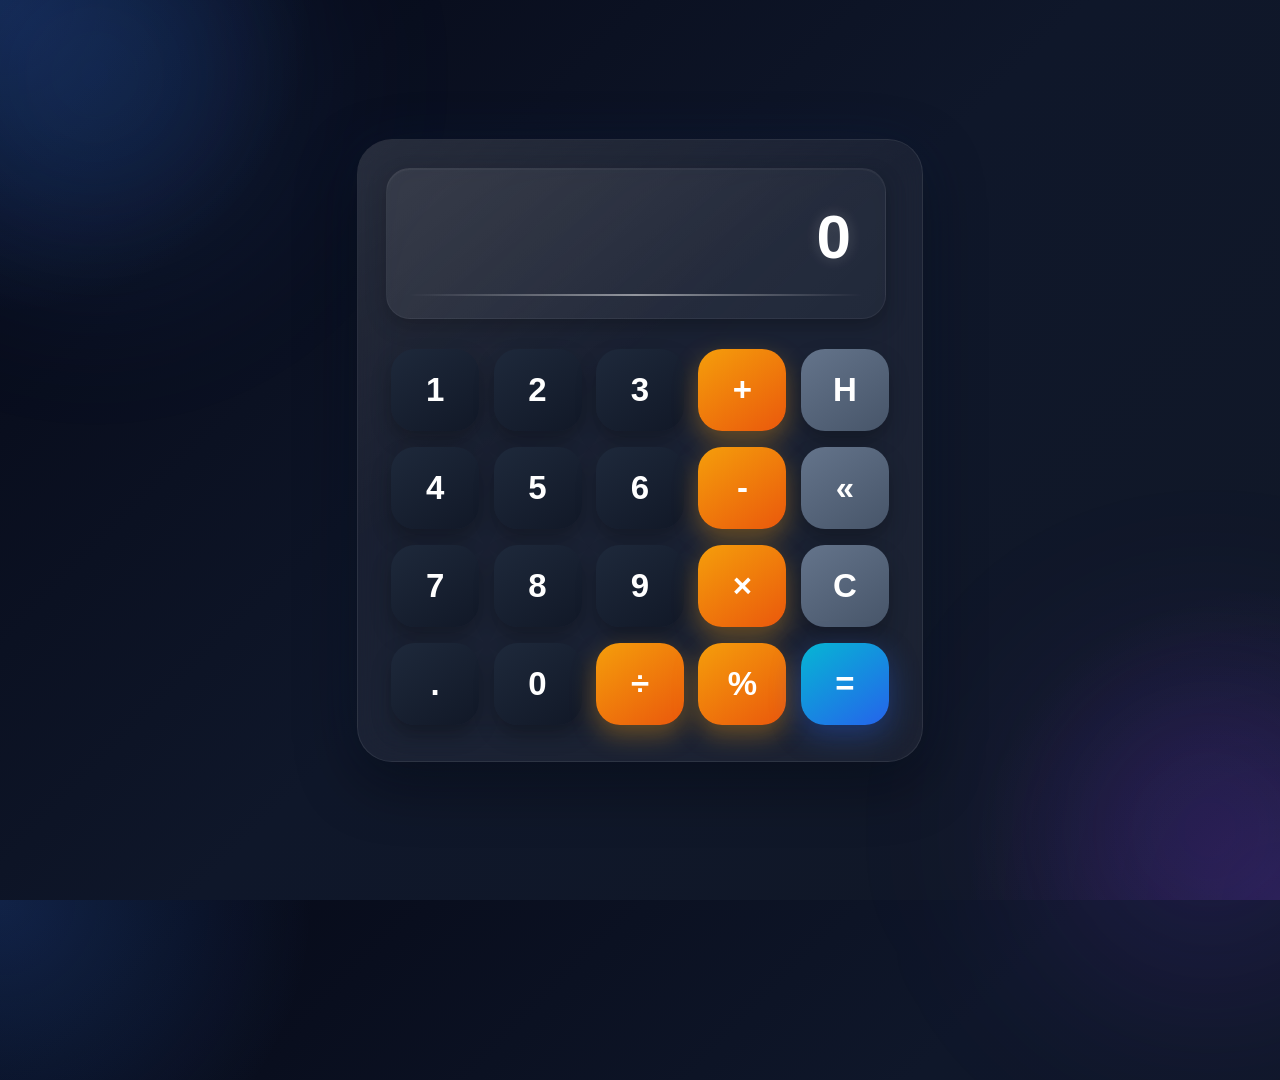
==== index.html @ 85f4bffe "yes always" ====
<!DOCTYPE html>
<html>
  <head>
	<meta charset="UTF-8">
    <link rel="stylesheet" href="styles/style.css" >
	<meta name="viewport" content="width=device-width, initial-scale=1.0">
	<title>Calcultor</title>
  </head>
  <body>
	<main>
	  <div class="calculator-section">
		<section class="result_section">
			<!-- Result area -->
			<div class="result">0</div>
			<hr class="line-divider">
		</section>
		  <div>
			<button onclick="append(1)" class="number">1</button>
			<button onclick="append(2)" class="number">2</button>
			<button onclick="append(3)" class="number">3</button>
			<button onclick="operate('+')" class="operator">+</button>
			<button onclick="goToHistory()" class="history">H</button>
			<br>
			<button onclick="append(4)" class="number">4</button>
			<button onclick="append(5)" class="number">5</button>
			<button onclick="append(6)" class="number">6</button>
			<button onclick="operate('-')" class="operator">-</button>
			<button onclick="back()" class="back">«</button>
			<br>
			<button onclick="append(7)" class="number">7</button>
			<button onclick="append(8)" class="number">8</button>
			<button onclick="append(9)" class="number">9</button>
			<button onclick="operate('×')" class="operator">×</button>
			<button onclick="clearResult()" class="clear">C</button>
			<br>
			<button onclick="point()" class="point">.</button>
			<button onclick="append(0)" class="number">0</button>
			<button onclick="operate('÷')" class="operator">÷</button>
			<button onclick="percentage('%')" class="operator">%</button>
			<button onclick="calculate()" class="evaluate">=</button>
		  </div>
	    </div>
	  </main>
	<script src="java/script.js"></script>
  </body>
</html>
---- styles/style.css ----
:root{
	--radius:28px;
	--bg:#050816;
	--glass:rgba(255,255,255,.06);
	--border:rgba(255,255,255,.08);
	--white:#ffffff;
	--text:#dbe4ee;
	--number:#1f2937;
	--number-hover:#334155;
	--operator:#f59e0b;
	--operator-hover:#ffb938;
	--special:#64748b;
	--special-hover:#7c8da5;
	--shadow:
	0 20px 60px rgba(0,0,0,.45);
}

*{
	margin:0;
	padding:0;
	box-sizing:border-box;
}

html {
    scroll-behavior: smooth;
    overscroll-behavior: none;
}

body{
	min-height: 100vh;
	display: flex;
	justify-content: center;
	align-items: center;
	font-family:'Inter',sans-serif;
	background:
	radial-gradient(circle at top left,rgba(59,130,246,.22),transparent 20%),
	radial-gradient(circle at bottom right,rgba(124,58,237,.18),transparent 20%),
	linear-gradient(135deg,#050816,#0f172a,#111827);
	overflow: hidden;
	position: relative;
}

/* BACKGROUND GLOW */

body::before{
	content:"";
	position:absolute;
	width:550px;
	height:550px;
	background:
	radial-gradient(circle,rgba(59,130,246,.18),transparent 70%);
	top:-200px;
	left:-180px;
	filter:blur(70px);
	animation:floatGlow 12s ease-in-out infinite;
}

body::after{
	content:"";
	position:absolute;
	width:500px;
	height:500px;
	background:
	radial-gradient(circle,rgba(124,58,237,.18),transparent 70%);
	bottom:-180px;
	right:-180px;
	filter:blur(80px);
	animation:floatGlow2 14s ease-in-out infinite;
}

/* MAIN */
main{
	position:relative;
	z-index:2;
}

/* CALCULATOR */
.calculator-section{
	position: relative;
	padding: 28px;
	border-radius: 35px;
	background: rgba(255,255,255,.05);
	border: 1px solid var(--border);
	backdrop-filter: blur(22px);
	box-shadow: var(--shadow), 0 0 60px rgba(59,130,246,.08);
	overflow: hidden;
}

/* SHINE EFFECT */

.calculator-section::before{
	content:"";
	position: absolute;
	inset:0;
	background:
	    linear-gradient(145deg,
		rgba(255,255,255,.08),
        transparent 40%);
	pointer-events: none;
}

/* RESULT AREA */
.result_section{
	background:
		linear-gradient(135deg,
		rgba(255,255,255,.08),
		rgba(255,255,255,.03));
	padding:22px;
	width: 500px;
	border-radius:24px;
	margin-bottom:22px;
	border:1px solid rgba(255,255,255,.05);
	box-shadow:
	inset 0 1px 1px rgba(255,255,255,.05),
	0 8px 20px rgba(0,0,0,.25);
}

/* RESULT TEXT */

.result{
	color: var(--white);
	font-size :62px;
	font-weight:700;
	text-align:right;
	font-family:'Inter',sans-serif;
	letter-spacing:2px;
	text-shadow: 0 0 15px rgba(255,255,255,.18);
	text-wrap: wrap;
	word-break:break-all;
	padding: 10px;
	overflow-x: auto;
	overflow-y: hidden;
	white-space: nowrap;
}

.result::-webkit-scrollbar {
	height: 8px;
	scroll-behavior: smooth;
}

.result::-webkit-scrollbar-track {
    background:
		linear-gradient(135deg,
		rgba(255,255,255,.08),
		rgba(255,255,255,.03));
	border-radius: 10px;
}

.result::-webkit-scrollbar-thumb {
	background: #265481;
	border-radius: 10px;
	transition: 0.1s;
}

.result::-webkit-scrollbar-thumb:hover {
	background: #0e5aa1;
}

/* LINE */
.line-divider{
	margin-top:  12px;
	border: none;
	height: 2px;
	border-radius: 20px;
	background:
		linear-gradient(90deg,
		transparent,rgba(255,255,255,.5),transparent);
}

/* BUTTONS */
button{
	position:relative;
	margin:8px 5px;
	width:88px;
	height:82px;
	border: none;
	border-radius:24px;
	font-size:33px;
	font-weight:700;
	color:var(--white);
	cursor:pointer;
	overflow:hidden;
	transition:
	transform .25s,
	box-shadow .25s,
	background .25s;
	box-shadow: 0 10px 20px rgba(0,0,0,.25);
}

/* BUTTON SHINE */

button::before{
	content:"";
	position: absolute;
	top: 0;
	left: -120%;
	width: 100%;
	height: 100%;
	background:
		linear-gradient(90deg,
		transparent,rgba(255,255,255,.2),transparent);
	transition:.6s;
}

button:hover::before{
	left:120%;
}

/* HOVER */

button:hover{
	transform:
	translateY(-5px)
	scale(1.05);
}

/* CLICK */

button:active{
	transform:scale(.94);
}

/* NUMBER BUTTONS */

.number, .point{
	background:
	linear-gradient(
		145deg,
		#1e293b,
		#111827
	);    
}

.number:hover,
.point:hover{
	background:
	linear-gradient(
		145deg,
		#334155,
		#1f2937
	);
	box-shadow:
	0 15px 30px rgba(59,130,246,.12);
}

/* OPERATOR */

.operator{
	background:
	linear-gradient(
		145deg,
		#f59e0b,
		#ea580c
	);
	box-shadow:
	0 10px 25px rgba(245,158,11,.35);
}

.operator:hover{
	background: linear-gradient(145deg,#ffb938,#fb923c);
	box-shadow: 0 15px 35px rgba(245,158,11,.45);
}

/* SPECIAL BUTTONS */

.history, .clear, .back{
	background: linear-gradient( 145deg,#64748b,#475569);
}

.history:hover, .clear:hover, .back:hover{
	background: linear-gradient(145deg,#7c8da5,#64748b);
	box-shadow: 0 15px 30px rgba(100,116,139,.3);
}

/* EQUAL BUTTON */
.evaluate{
	background: linear-gradient(145deg,#06b6d4,#2563eb);
	box-shadow: 0 10px 30px rgba(37,99,235,.35);
}

.evaluate:hover{
	background: linear-gradient(145deg,#22d3ee,#3b82f6);
	box-shadow: 0 18px 40px rgba(37,99,235,.45);
}

/* ANIMATIONS */
@keyframes floatGlow{
	0%{
		transform:translate(0px,0px);
	}
	50%{
		transform:translate(70px,40px);
	}
	100%{
		transform:translate(0px,0px);
	}
}

@keyframes floatGlow2{
	0%{
		transform:translate(0px,0px);
	}
	50%{
		transform:translate(-60px,-30px);
	}
	100%{
		transform:translate(0px,0px);
	}

}

/* RESPONSIVE */
@media(max-width:600px){

	.calculator-section{
		padding:20px;
		border-radius:28px;
	}

	button{
		width:68px;
		height:65px;
		font-size:26px;
		margin:6px 4px;
		border-radius:18px;
	}

	.result{
		font-size:48px;
	}

}
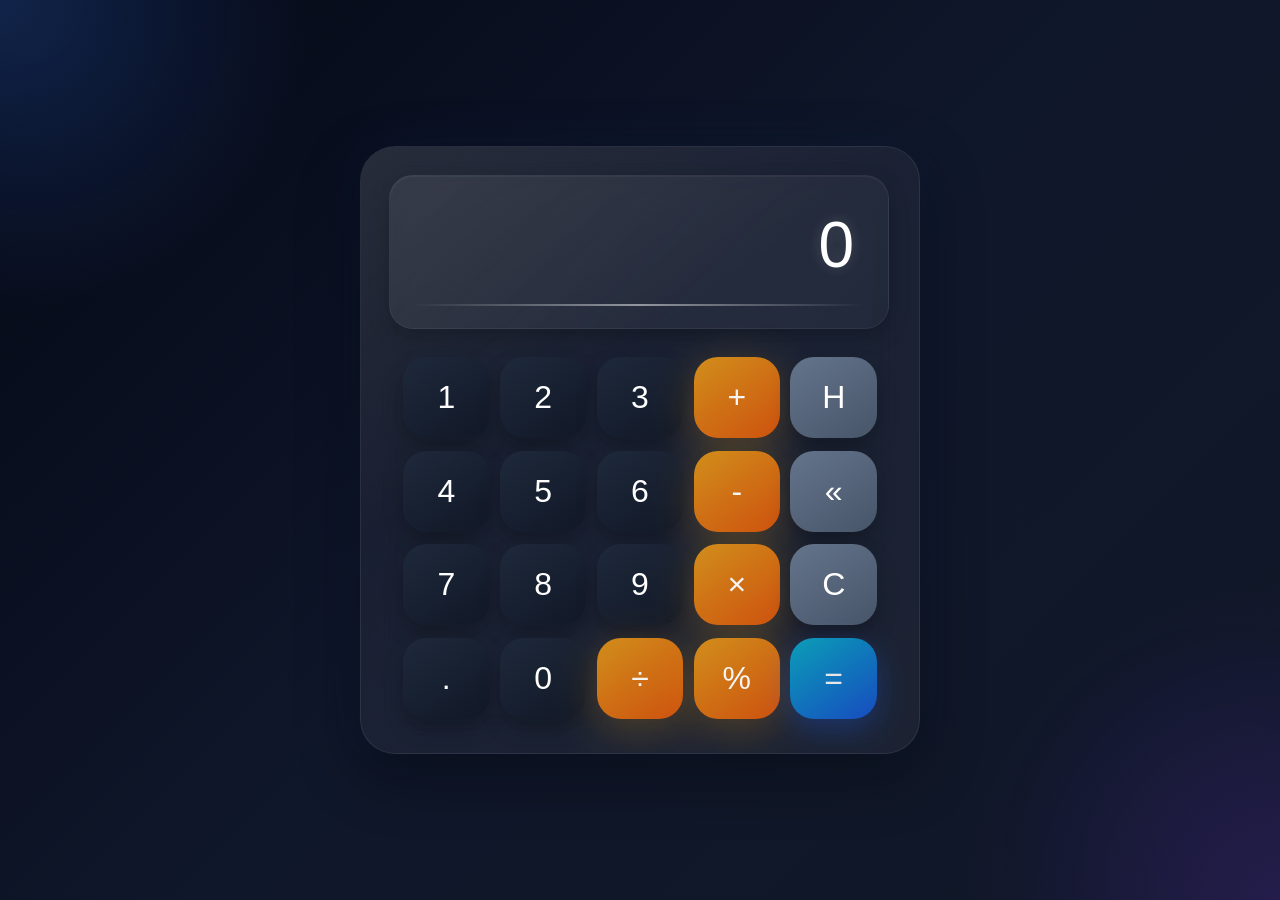
==== commit 38b25fa8: "yes as always do commit" ====
--- a/index.html
+++ b/index.html
@@ -4,6 +4,7 @@
 	<meta charset="UTF-8">
     <link rel="stylesheet" href="styles/style.css" >
 	<meta name="viewport" content="width=device-width, initial-scale=1.0">
+	<link rel="icon" href="images/calicon.png" type="image/png">
 	<title>Calcultor</title>
   </head>
   <body>
@@ -14,30 +15,32 @@
 			<div class="result">0</div>
 			<hr class="line-divider">
 		</section>
-		  <div>
-			<button onclick="append(1)" class="number">1</button>
-			<button onclick="append(2)" class="number">2</button>
-			<button onclick="append(3)" class="number">3</button>
-			<button onclick="operate('+')" class="operator">+</button>
-			<button onclick="goToHistory()" class="history">H</button>
+		  <div class="buttons-grid">
+			<button onclick="append(1)" class="number" id="1">1</button>
+			<button onclick="append(2)" class="number" id="2">2</button>
+			<button onclick="append(3)" class="number" id="3">3</button>
+			<button onclick="operate('+')" class="operator" id="+">+</button>
+			<a href="html/history.html" id="link-history">
+				<button class="history" id="H" title="History bUtton">H</button>
+			</a>
 			<br>
-			<button onclick="append(4)" class="number">4</button>
-			<button onclick="append(5)" class="number">5</button>
-			<button onclick="append(6)" class="number">6</button>
-			<button onclick="operate('-')" class="operator">-</button>
-			<button onclick="back()" class="back">«</button>
+			<button onclick="append(4)" class="number" id="4">4</button>
+			<button onclick="append(5)" class="number" id="5">5</button>
+			<button onclick="append(6)" class="number" id="6">6</button>
+			<button onclick="operate('-')" class="operator" id="-">-</button>
+			<button onclick="back()" class="back" id="b">«</button>
 			<br>
-			<button onclick="append(7)" class="number">7</button>
-			<button onclick="append(8)" class="number">8</button>
-			<button onclick="append(9)" class="number">9</button>
-			<button onclick="operate('×')" class="operator">×</button>
-			<button onclick="clearResult()" class="clear">C</button>
+			<button onclick="append(7)" class="number" id="7">7</button>
+			<button onclick="append(8)" class="number" id="8">8</button>
+			<button onclick="append(9)" class="number" id="9">9</button>
+			<button onclick="operate('×')" class="operator" id="*">×</button>
+			<button onclick="clearResult()" class="clear" id="C">C</button>
 			<br>
-			<button onclick="point()" class="point">.</button>
-			<button onclick="append(0)" class="number">0</button>
-			<button onclick="operate('÷')" class="operator">÷</button>
-			<button onclick="percentage('%')" class="operator">%</button>
-			<button onclick="calculate()" class="evaluate">=</button>
+			<button onclick="point()" class="point" id=".">.</button>
+			<button onclick="append(0)" class="number" id="0">0</button>
+			<button onclick="operate('÷')" class="operator" id="/">÷</button>
+			<button onclick="percentage('%')" class="operator" id="%">%</button>
+			<button onclick="calculate()" class="evaluate" id="=">=</button>
 		  </div>
 	    </div>
 	  </main>
--- a/styles/style.css
+++ b/styles/style.css
@@ -26,6 +26,11 @@
     overscroll-behavior: none;
 }
 
+::selection {
+	background: rgb(29, 6, 230);
+	color: #80e1f0;
+}
+
 body{
 	min-height: 100vh;
 	display: flex;
@@ -33,65 +38,70 @@
 	align-items: center;
 	font-family:'Inter',sans-serif;
 	background:
-	radial-gradient(circle at top left,rgba(59,130,246,.22),transparent 20%),
-	radial-gradient(circle at bottom right,rgba(124,58,237,.18),transparent 20%),
-	linear-gradient(135deg,#050816,#0f172a,#111827);
-	overflow: hidden;
+		radial-gradient(circle at top left,rgba(59,130,246,.22),transparent 20%),
+		radial-gradient(circle at bottom right,rgba(124,58,237,.18),transparent 20%),
+		linear-gradient(135deg,#050816,#0f172a,#111827);
+	overflow-x: hidden;
 	position: relative;
 }
 
 /* BACKGROUND GLOW */
-
 body::before{
 	content:"";
-	position:absolute;
-	width:550px;
-	height:550px;
-	background:
-	radial-gradient(circle,rgba(59,130,246,.18),transparent 70%);
-	top:-200px;
-	left:-180px;
-	filter:blur(70px);
-	animation:floatGlow 12s ease-in-out infinite;
-}
-
-body::after{
+	position: fixed;
+	width: 400px;
+	height: 400px;
+	background: radial-gradient(circle,rgba(59,130,246,.18),transparent 70%);
+	top: -200px;
+	left: -180px;
+	opacity: 0.2;
+	filter: blur(90px);
+	animation: floatGlow 12s ease-in-out infinite;
+}
+
+body::after {
 	content:"";
-	position:absolute;
-	width:500px;
-	height:500px;
-	background:
-	radial-gradient(circle,rgba(124,58,237,.18),transparent 70%);
-	bottom:-180px;
-	right:-180px;
-	filter:blur(80px);
-	animation:floatGlow2 14s ease-in-out infinite;
+	position: fixed;
+	width: 450px;
+	height: 450px;
+	background:
+		radial-gradient(circle,rgba(97, 58, 237, 0.18),transparent 70%);
+	opacity: 0.2;
+	bottom: -180px;
+	right: -180px;
+	filter: blur(90px) brightness(80%);
+	animation: floatGlow2 16s ease-in-out infinite;
 }
 
 /* MAIN */
-main{
-	position:relative;
-	z-index:2;
+main {
+	position: relative;
+	z-index: 2;
 }
 
 /* CALCULATOR */
-.calculator-section{
+.calculator-section {
 	position: relative;
-	padding: 28px;
+	width: min(96vw,560px);
+	text-align: center;
+	height: max-content;
+	padding: clamp(16px,3vw,28px);
+	margin: 1em auto;
 	border-radius: 35px;
 	background: rgba(255,255,255,.05);
 	border: 1px solid var(--border);
-	backdrop-filter: blur(22px);
-	box-shadow: var(--shadow), 0 0 60px rgba(59,130,246,.08);
+	backdrop-filter:blur(22px);
+	box-shadow:
+		var(--shadow),
+		0 0 60px rgba(59,130,246,.08);
 	overflow: hidden;
 }
 
 /* SHINE EFFECT */
-
 .calculator-section::before{
 	content:"";
 	position: absolute;
-	inset:0;
+	inset: 0;
 	background:
 	    linear-gradient(145deg,
 		rgba(255,255,255,.08),
@@ -105,28 +115,29 @@
 		linear-gradient(135deg,
 		rgba(255,255,255,.08),
 		rgba(255,255,255,.03));
-	padding:22px;
+	padding: 22px;
 	width: 500px;
-	border-radius:24px;
-	margin-bottom:22px;
-	border:1px solid rgba(255,255,255,.05);
+	border-radius: 24px;
+	margin-bottom: 22px;
+	border: 1px solid rgba(255,255,255,.05);
 	box-shadow:
-	inset 0 1px 1px rgba(255,255,255,.05),
-	0 8px 20px rgba(0,0,0,.25);
+		inset 0 1px 1px rgba(255,255,255,.05),
+		0 8px 20px rgba(0,0,0,.25);
 }
 
 /* RESULT TEXT */
 
-.result{
+.result {
+	width: 100%;
 	color: var(--white);
-	font-size :62px;
-	font-weight:700;
-	text-align:right;
-	font-family:'Inter',sans-serif;
-	letter-spacing:2px;
+	font-size: 4em;
+	font-weight: 500;
+	text-align: right;
+	font-family: 'Inter',sans-serif;
+	letter-spacing: 2px;
 	text-shadow: 0 0 15px rgba(255,255,255,.18);
 	text-wrap: wrap;
-	word-break:break-all;
+	word-break: break-all;
 	padding: 10px;
 	overflow-x: auto;
 	overflow-y: hidden;
@@ -158,37 +169,36 @@
 
 /* LINE */
 .line-divider{
-	margin-top:  12px;
+	margin-top: 12px;
 	border: none;
 	height: 2px;
 	border-radius: 20px;
 	background:
 		linear-gradient(90deg,
-		transparent,rgba(255,255,255,.5),transparent);
+		transparent, rgba(255,255,255,.5), transparent);
 }
 
 /* BUTTONS */
-button{
-	position:relative;
-	margin:8px 5px;
-	width:88px;
-	height:82px;
+button {
+	position: relative;
+	margin: 0.2em 3px;
+	width: 5.4rem;
+	height: 5.05rem;
 	border: none;
-	border-radius:24px;
-	font-size:33px;
-	font-weight:700;
-	color:var(--white);
-	cursor:pointer;
-	overflow:hidden;
+	border-radius: 24px;
+	font-size: 2rem;
+	font-weight: 500;
+	color: var(--white);
+	cursor: pointer;
+	overflow: hidden;
 	transition:
-	transform .25s,
-	box-shadow .25s,
-	background .25s;
+		transform .25s,
+		box-shadow .25s,
+		background .25s;
 	box-shadow: 0 10px 20px rgba(0,0,0,.25);
 }
 
 /* BUTTON SHINE */
-
 button::before{
 	content:"";
 	position: absolute;
@@ -203,66 +213,48 @@
 }
 
 button:hover::before{
-	left:120%;
+	left: 120%;
 }
 
 /* HOVER */
-
 button:hover{
-	transform:
-	translateY(-5px)
-	scale(1.05);
+	transform: translateY(-5px) scale(1.05);
 }
 
 /* CLICK */
-
 button:active{
-	transform:scale(.94);
+	transform: scale(.94);
+}
+
+/* Tab */
+button:focus, a:focus {
+	outline: none;
 }
 
 /* NUMBER BUTTONS */
-
 .number, .point{
-	background:
-	linear-gradient(
-		145deg,
-		#1e293b,
-		#111827
-	);    
-}
-
-.number:hover,
-.point:hover{
-	background:
-	linear-gradient(
-		145deg,
-		#334155,
-		#1f2937
-	);
-	box-shadow:
-	0 15px 30px rgba(59,130,246,.12);
+	background: linear-gradient(145deg, #1e293b, #111827);
+}
+
+.number:hover, .point:hover{
+	background: linear-gradient(145deg, #334155, #1f2937);
+	box-shadow: 0 15px 30px rgba(59,130,246,.12);
 }
 
 /* OPERATOR */
-
-.operator{
-	background:
-	linear-gradient(
-		145deg,
-		#f59e0b,
-		#ea580c
-	);
-	box-shadow:
-	0 10px 25px rgba(245,158,11,.35);
-}
-
-.operator:hover{
-	background: linear-gradient(145deg,#ffb938,#fb923c);
-	box-shadow: 0 15px 35px rgba(245,158,11,.45);
+.operator {
+	background: linear-gradient(145deg, #da941c, #d65510);
+	box-shadow: 0 10px 45px rgba(245, 159, 11, 0.267);
+	filter: brightness(96%);
+}
+
+.operator:hover {
+	background: linear-gradient(145deg,#e7a220,#e68434);
+	box-shadow: 0 15px 40px rgba(245, 159, 11, 0.267);
+	filter: brightness(97%);
 }
 
 /* SPECIAL BUTTONS */
-
 .history, .clear, .back{
 	background: linear-gradient( 145deg,#64748b,#475569);
 }
@@ -273,26 +265,28 @@
 }
 
 /* EQUAL BUTTON */
-.evaluate{
-	background: linear-gradient(145deg,#06b6d4,#2563eb);
+.evaluate {
+	filter: brightness(90%);
+	background: linear-gradient(145deg,#0cafcc,#1954d4);
 	box-shadow: 0 10px 30px rgba(37,99,235,.35);
 }
 
-.evaluate:hover{
-	background: linear-gradient(145deg,#22d3ee,#3b82f6);
+.evaluate:hover {
+	filter: brightness(93%);
+	background: linear-gradient(145deg,#13c2dd,#2069df);
 	box-shadow: 0 18px 40px rgba(37,99,235,.45);
 }
 
 /* ANIMATIONS */
 @keyframes floatGlow{
 	0%{
-		transform:translate(0px,0px);
+		transform: translate(0px,0px);
 	}
 	50%{
-		transform:translate(70px,40px);
+		transform: translate(80px,60px);
 	}
 	100%{
-		transform:translate(0px,0px);
+		transform: translate(0px,0px);
 	}
 }
 
@@ -301,7 +295,7 @@
 		transform:translate(0px,0px);
 	}
 	50%{
-		transform:translate(-60px,-30px);
+		transform:translate(-80px,-40px);
 	}
 	100%{
 		transform:translate(0px,0px);
@@ -310,23 +304,28 @@
 }
 
 /* RESPONSIVE */
-@media(max-width:600px){
-
-	.calculator-section{
-		padding:20px;
-		border-radius:28px;
-	}
-
-	button{
-		width:68px;
-		height:65px;
-		font-size:26px;
-		margin:6px 4px;
-		border-radius:18px;
-	}
-
-	.result{
-		font-size:48px;
-	}
-
+@media (max-width:600px) {
+	
+	.calculator-section { 
+		width: 80vw;
+		padding: 20px;
+		border-radius: 28px;
+	}
+	button {
+		width: 68px;
+		height: 65px;
+		font-size: 26px;
+		margin: 6px 4px;
+		border-radius: 18px;
+	}
+
+	.result_section {
+		width: 72vw;
+		padding: 0.8em;
+	}
+
+	.result {
+		font-size: 48px;
+		padding: 0.2rem 0.4rem;
+	}
 }
